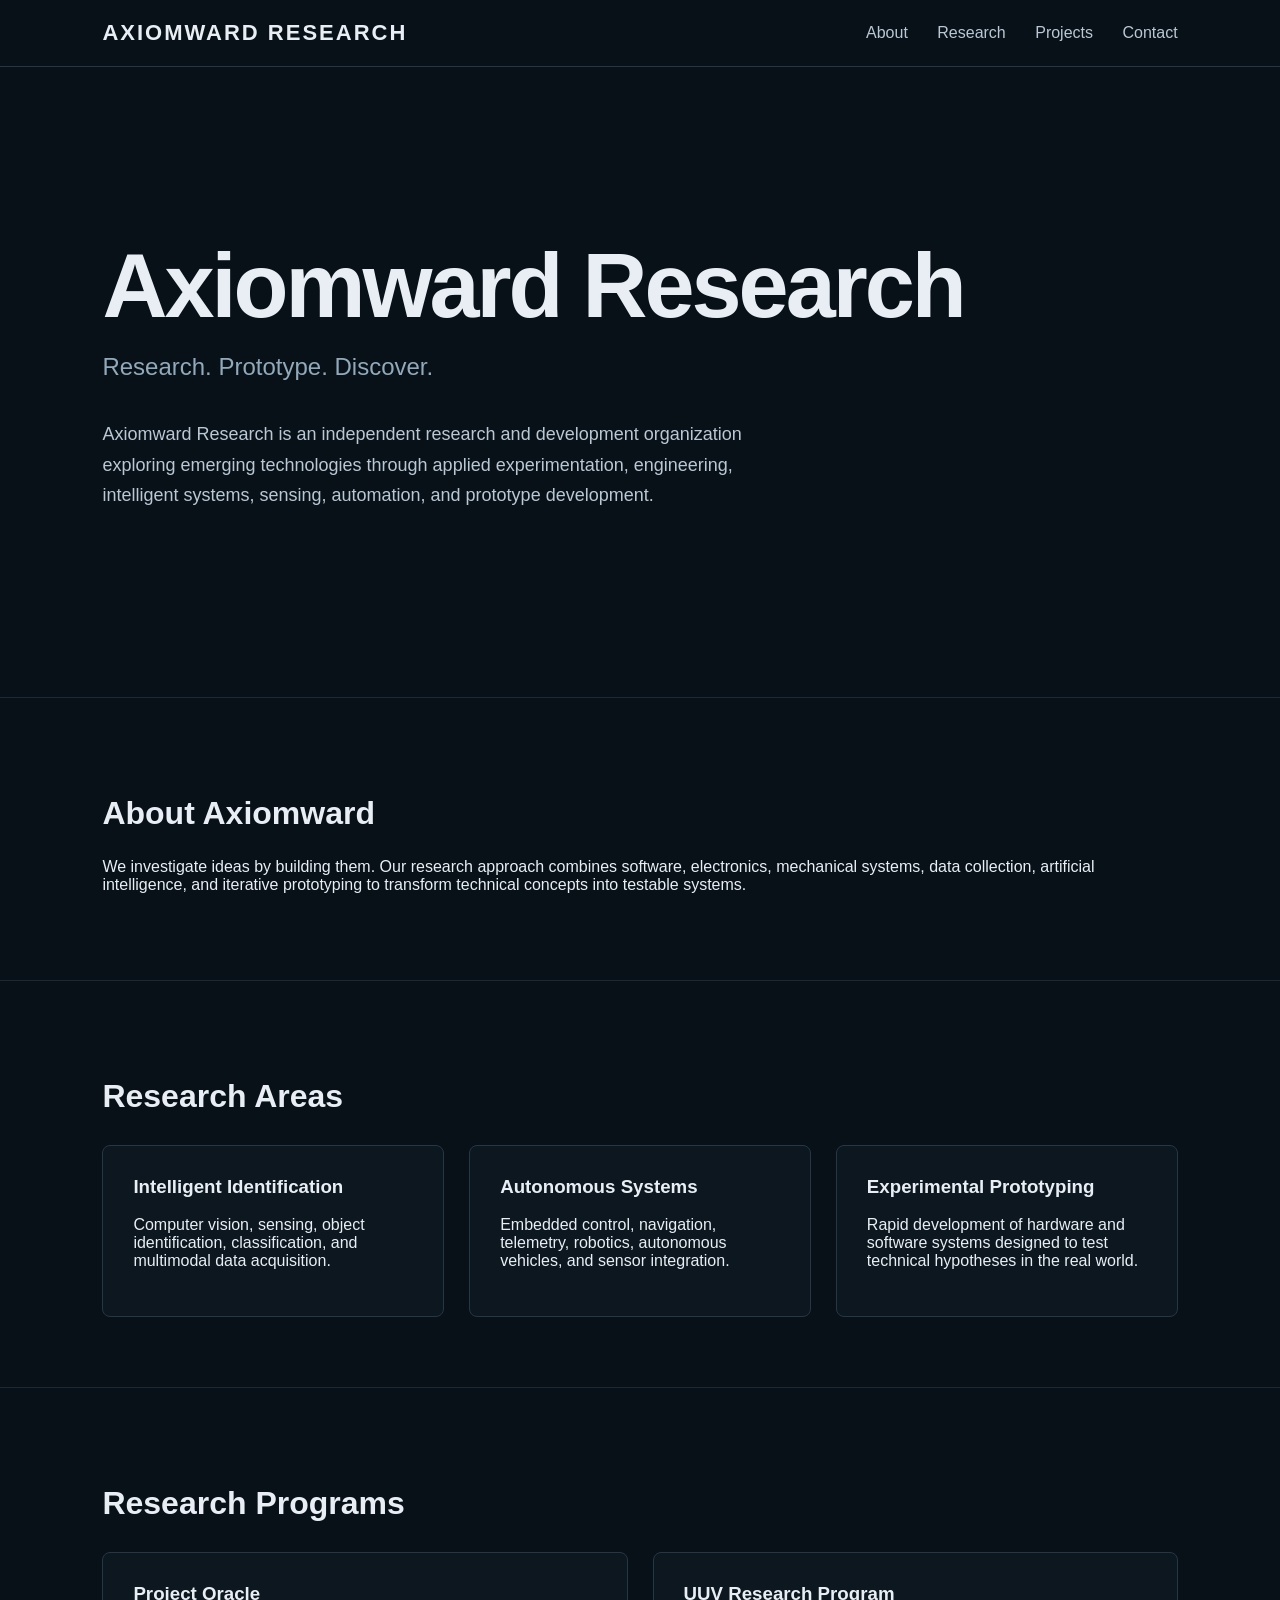
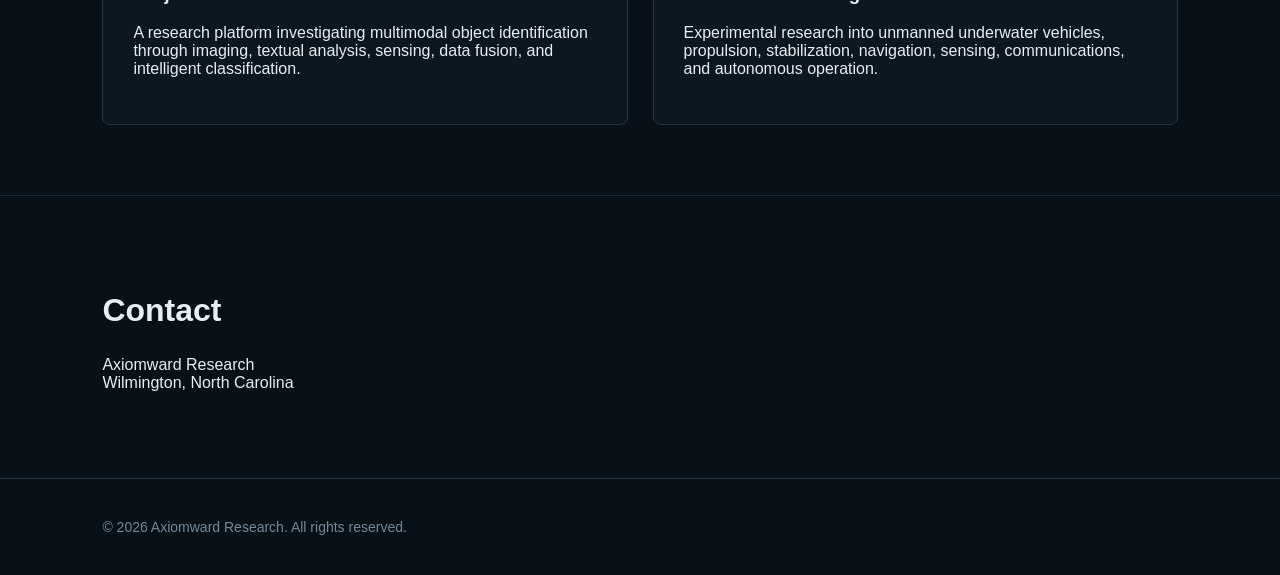
==== index.html @ 72dbbbe7 "Update and rename README.md to index.html" ====
<!DOCTYPE html>
<html lang="en">
<head>
    <meta charset="UTF-8">
    <meta name="viewport" content="width=device-width, initial-scale=1.0">

    <title>Axiomward Research</title>

    <meta name="description"
          content="Axiomward Research develops experimental technologies through applied research, prototyping, sensing, automation, and intelligent systems.">

    <style>
        * {
            box-sizing: border-box;
        }

        body {
            margin: 0;
            font-family: Arial, Helvetica, sans-serif;
            background: #081018;
            color: #e8eef4;
        }

        header {
            padding: 20px 8%;
            border-bottom: 1px solid #253746;
            display: flex;
            justify-content: space-between;
            align-items: center;
        }

        .brand {
            font-size: 22px;
            font-weight: bold;
            letter-spacing: 2px;
        }

        nav a {
            color: #b9c8d4;
            text-decoration: none;
            margin-left: 25px;
        }

        nav a:hover {
            color: white;
        }

        .hero {
            min-height: 70vh;
            padding: 120px 8%;
            display: flex;
            flex-direction: column;
            justify-content: center;
            max-width: 1100px;
        }

        .hero h1 {
            font-size: clamp(48px, 8vw, 90px);
            margin: 0;
            letter-spacing: -3px;
        }

        .hero h2 {
            font-size: 24px;
            font-weight: normal;
            color: #91a9ba;
            margin-top: 15px;
        }

        .hero p {
            max-width: 700px;
            font-size: 18px;
            line-height: 1.7;
            color: #b9c8d4;
        }

        .section {
            padding: 70px 8%;
            border-top: 1px solid #1b2a35;
        }

        .section h2 {
            font-size: 32px;
        }

        .projects {
            display: grid;
            grid-template-columns: repeat(auto-fit, minmax(280px, 1fr));
            gap: 25px;
            margin-top: 30px;
        }

        .project {
            padding: 30px;
            border: 1px solid #253746;
            border-radius: 8px;
            background: #0d1720;
        }

        .project h3 {
            margin-top: 0;
        }

        footer {
            padding: 40px 8%;
            border-top: 1px solid #253746;
            color: #748998;
            font-size: 14px;
        }
    </style>
</head>

<body>

<header>
    <div class="brand">AXIOMWARD RESEARCH</div>

    <nav>
        <a href="#about">About</a>
        <a href="#research">Research</a>
        <a href="#projects">Projects</a>
        <a href="#contact">Contact</a>
    </nav>
</header>

<main>

<section class="hero">

    <h1>Axiomward Research</h1>

    <h2>Research. Prototype. Discover.</h2>

    <p>
        Axiomward Research is an independent research and development
        organization exploring emerging technologies through applied
        experimentation, engineering, intelligent systems, sensing,
        automation, and prototype development.
    </p>

</section>

<section class="section" id="about">

    <h2>About Axiomward</h2>

    <p>
        We investigate ideas by building them. Our research approach
        combines software, electronics, mechanical systems, data
        collection, artificial intelligence, and iterative prototyping
        to transform technical concepts into testable systems.
    </p>

</section>

<section class="section" id="research">

    <h2>Research Areas</h2>

    <div class="projects">

        <div class="project">
            <h3>Intelligent Identification</h3>
            <p>
                Computer vision, sensing, object identification,
                classification, and multimodal data acquisition.
            </p>
        </div>

        <div class="project">
            <h3>Autonomous Systems</h3>
            <p>
                Embedded control, navigation, telemetry, robotics,
                autonomous vehicles, and sensor integration.
            </p>
        </div>

        <div class="project">
            <h3>Experimental Prototyping</h3>
            <p>
                Rapid development of hardware and software systems
                designed to test technical hypotheses in the real world.
            </p>
        </div>

    </div>

</section>

<section class="section" id="projects">

    <h2>Research Programs</h2>

    <div class="projects">

        <div class="project">
            <h3>Project Oracle</h3>
            <p>
                A research platform investigating multimodal object
                identification through imaging, textual analysis,
                sensing, data fusion, and intelligent classification.
            </p>
        </div>

        <div class="project">
            <h3>UUV Research Program</h3>
            <p>
                Experimental research into unmanned underwater vehicles,
                propulsion, stabilization, navigation, sensing,
                communications, and autonomous operation.
            </p>
        </div>

    </div>

</section>

<section class="section" id="contact">

    <h2>Contact</h2>

    <p>
        Axiomward Research<br>
        Wilmington, North Carolina
    </p>

</section>

</main>

<footer>
    © 2026 Axiomward Research. All rights reserved.
</footer>

</body>
</html>
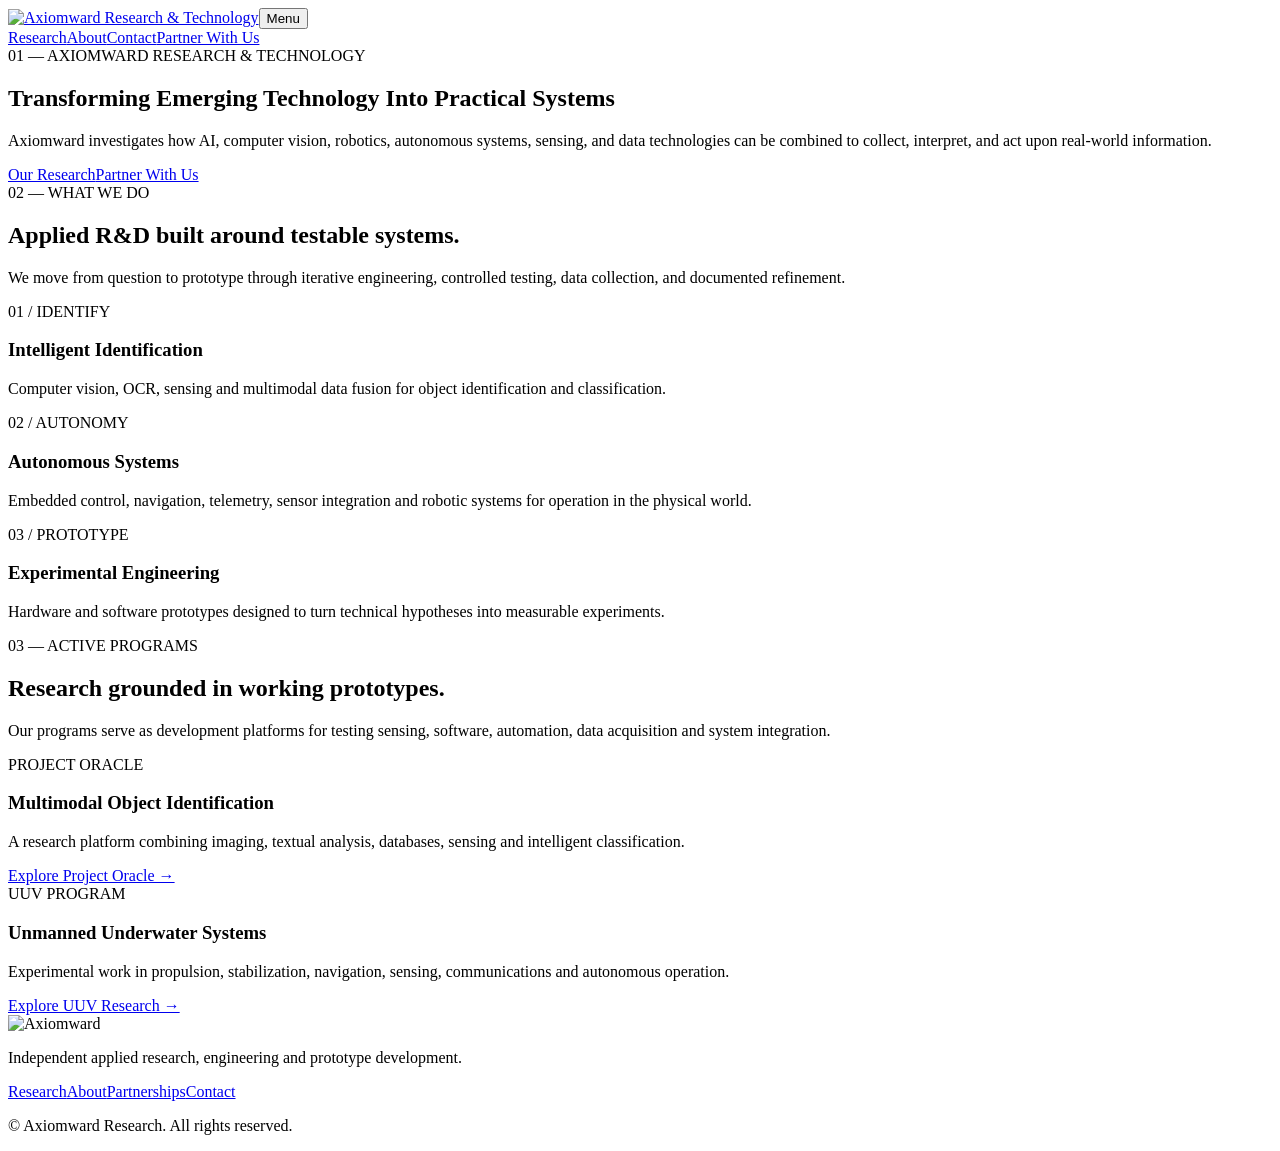
==== commit 901c0ca5: "Add files via upload" ====
--- a/index.html
+++ b/index.html
@@ -1,236 +1 @@
-<!DOCTYPE html>
-<html lang="en">
-<head>
-    <meta charset="UTF-8">
-    <meta name="viewport" content="width=device-width, initial-scale=1.0">
-
-    <title>Axiomward Research</title>
-
-    <meta name="description"
-          content="Axiomward Research develops experimental technologies through applied research, prototyping, sensing, automation, and intelligent systems.">
-
-    <style>
-        * {
-            box-sizing: border-box;
-        }
-
-        body {
-            margin: 0;
-            font-family: Arial, Helvetica, sans-serif;
-            background: #081018;
-            color: #e8eef4;
-        }
-
-        header {
-            padding: 20px 8%;
-            border-bottom: 1px solid #253746;
-            display: flex;
-            justify-content: space-between;
-            align-items: center;
-        }
-
-        .brand {
-            font-size: 22px;
-            font-weight: bold;
-            letter-spacing: 2px;
-        }
-
-        nav a {
-            color: #b9c8d4;
-            text-decoration: none;
-            margin-left: 25px;
-        }
-
-        nav a:hover {
-            color: white;
-        }
-
-        .hero {
-            min-height: 70vh;
-            padding: 120px 8%;
-            display: flex;
-            flex-direction: column;
-            justify-content: center;
-            max-width: 1100px;
-        }
-
-        .hero h1 {
-            font-size: clamp(48px, 8vw, 90px);
-            margin: 0;
-            letter-spacing: -3px;
-        }
-
-        .hero h2 {
-            font-size: 24px;
-            font-weight: normal;
-            color: #91a9ba;
-            margin-top: 15px;
-        }
-
-        .hero p {
-            max-width: 700px;
-            font-size: 18px;
-            line-height: 1.7;
-            color: #b9c8d4;
-        }
-
-        .section {
-            padding: 70px 8%;
-            border-top: 1px solid #1b2a35;
-        }
-
-        .section h2 {
-            font-size: 32px;
-        }
-
-        .projects {
-            display: grid;
-            grid-template-columns: repeat(auto-fit, minmax(280px, 1fr));
-            gap: 25px;
-            margin-top: 30px;
-        }
-
-        .project {
-            padding: 30px;
-            border: 1px solid #253746;
-            border-radius: 8px;
-            background: #0d1720;
-        }
-
-        .project h3 {
-            margin-top: 0;
-        }
-
-        footer {
-            padding: 40px 8%;
-            border-top: 1px solid #253746;
-            color: #748998;
-            font-size: 14px;
-        }
-    </style>
-</head>
-
-<body>
-
-<header>
-    <div class="brand">AXIOMWARD RESEARCH</div>
-
-    <nav>
-        <a href="#about">About</a>
-        <a href="#research">Research</a>
-        <a href="#projects">Projects</a>
-        <a href="#contact">Contact</a>
-    </nav>
-</header>
-
-<main>
-
-<section class="hero">
-
-    <h1>Axiomward Research</h1>
-
-    <h2>Research. Prototype. Discover.</h2>
-
-    <p>
-        Axiomward Research is an independent research and development
-        organization exploring emerging technologies through applied
-        experimentation, engineering, intelligent systems, sensing,
-        automation, and prototype development.
-    </p>
-
-</section>
-
-<section class="section" id="about">
-
-    <h2>About Axiomward</h2>
-
-    <p>
-        We investigate ideas by building them. Our research approach
-        combines software, electronics, mechanical systems, data
-        collection, artificial intelligence, and iterative prototyping
-        to transform technical concepts into testable systems.
-    </p>
-
-</section>
-
-<section class="section" id="research">
-
-    <h2>Research Areas</h2>
-
-    <div class="projects">
-
-        <div class="project">
-            <h3>Intelligent Identification</h3>
-            <p>
-                Computer vision, sensing, object identification,
-                classification, and multimodal data acquisition.
-            </p>
-        </div>
-
-        <div class="project">
-            <h3>Autonomous Systems</h3>
-            <p>
-                Embedded control, navigation, telemetry, robotics,
-                autonomous vehicles, and sensor integration.
-            </p>
-        </div>
-
-        <div class="project">
-            <h3>Experimental Prototyping</h3>
-            <p>
-                Rapid development of hardware and software systems
-                designed to test technical hypotheses in the real world.
-            </p>
-        </div>
-
-    </div>
-
-</section>
-
-<section class="section" id="projects">
-
-    <h2>Research Programs</h2>
-
-    <div class="projects">
-
-        <div class="project">
-            <h3>Project Oracle</h3>
-            <p>
-                A research platform investigating multimodal object
-                identification through imaging, textual analysis,
-                sensing, data fusion, and intelligent classification.
-            </p>
-        </div>
-
-        <div class="project">
-            <h3>UUV Research Program</h3>
-            <p>
-                Experimental research into unmanned underwater vehicles,
-                propulsion, stabilization, navigation, sensing,
-                communications, and autonomous operation.
-            </p>
-        </div>
-
-    </div>
-
-</section>
-
-<section class="section" id="contact">
-
-    <h2>Contact</h2>
-
-    <p>
-        Axiomward Research<br>
-        Wilmington, North Carolina
-    </p>
-
-</section>
-
-</main>
-
-<footer>
-    © 2026 Axiomward Research. All rights reserved.
-</footer>
-
-</body>
-</html>
+<!doctype html><html lang="en"><head><meta charset="utf-8"><meta name="viewport" content="width=device-width,initial-scale=1"><title>Home | Axiomward Research</title><meta name="description" content="Axiomward Research and Technology"><link rel="icon" href="assets/logos/favicon.png"><link rel="stylesheet" href="css/style.css"></head><body><header class="site-header"><nav class="nav"><a href="index.html"><img class="logo" src="assets/logos/axiomward-logo.png" alt="Axiomward Research & Technology"></a><button class="menu" aria-label="Menu">Menu</button><div class="links"><a class="" href="research.html">Research</a><a class="" href="about.html">About</a><a class="" href="contact.html">Contact</a><a class="btn" href="partnerships.html">Partner With Us</a></div></nav></header><main><section class="hero gridbg"><div class="wrap wide"><div class="eyebrow">01 — AXIOMWARD RESEARCH & TECHNOLOGY</div><h1>Transforming Emerging Technology Into Practical Systems</h1><p class="lead">Axiomward investigates how AI, computer vision, robotics, autonomous systems, sensing, and data technologies can be combined to collect, interpret, and act upon real-world information.</p><div class="actions"><a class="btn primary" href="research.html">Our Research</a><a class="btn" href="partnerships.html">Partner With Us</a></div></div></section><section class="section"><div class="wrap wide"><div class="eyebrow">02 — WHAT WE DO</div><h2>Applied R&D built around testable systems.</h2><p class="lead">We move from question to prototype through iterative engineering, controlled testing, data collection, and documented refinement.</p><div class="cards"><article class="card"><span class="num">01 / IDENTIFY</span><h3>Intelligent Identification</h3><p>Computer vision, OCR, sensing and multimodal data fusion for object identification and classification.</p></article><article class="card"><span class="num">02 / AUTONOMY</span><h3>Autonomous Systems</h3><p>Embedded control, navigation, telemetry, sensor integration and robotic systems for operation in the physical world.</p></article><article class="card"><span class="num">03 / PROTOTYPE</span><h3>Experimental Engineering</h3><p>Hardware and software prototypes designed to turn technical hypotheses into measurable experiments.</p></article></div></div></section><section class="section"><div class="wrap wide split"><div><div class="eyebrow">03 — ACTIVE PROGRAMS</div><h2>Research grounded in working prototypes.</h2><p class="muted">Our programs serve as development platforms for testing sensing, software, automation, data acquisition and system integration.</p></div><div class="cards" style="grid-template-columns:1fr"><article class="card"><span class="num">PROJECT ORACLE</span><h3>Multimodal Object Identification</h3><p>A research platform combining imaging, textual analysis, databases, sensing and intelligent classification.</p><a href="projects/oracle.html">Explore Project Oracle →</a></article><article class="card"><span class="num">UUV PROGRAM</span><h3>Unmanned Underwater Systems</h3><p>Experimental work in propulsion, stabilization, navigation, sensing, communications and autonomous operation.</p><a href="projects/uuv.html">Explore UUV Research →</a></article></div></div></section></main><footer class="footer"><div class="footer-inner"><div><img src="assets/logos/axiomward-logo.png" alt="Axiomward"><p class="small">Independent applied research, engineering and prototype development.</p></div><div><a href="research.html">Research</a><a href="about.html">About</a><a href="partnerships.html">Partnerships</a><a href="contact.html">Contact</a><p class="small">© <span data-year></span> Axiomward Research. All rights reserved.</p></div></div></footer><script src="js/main.js"></script></body></html>
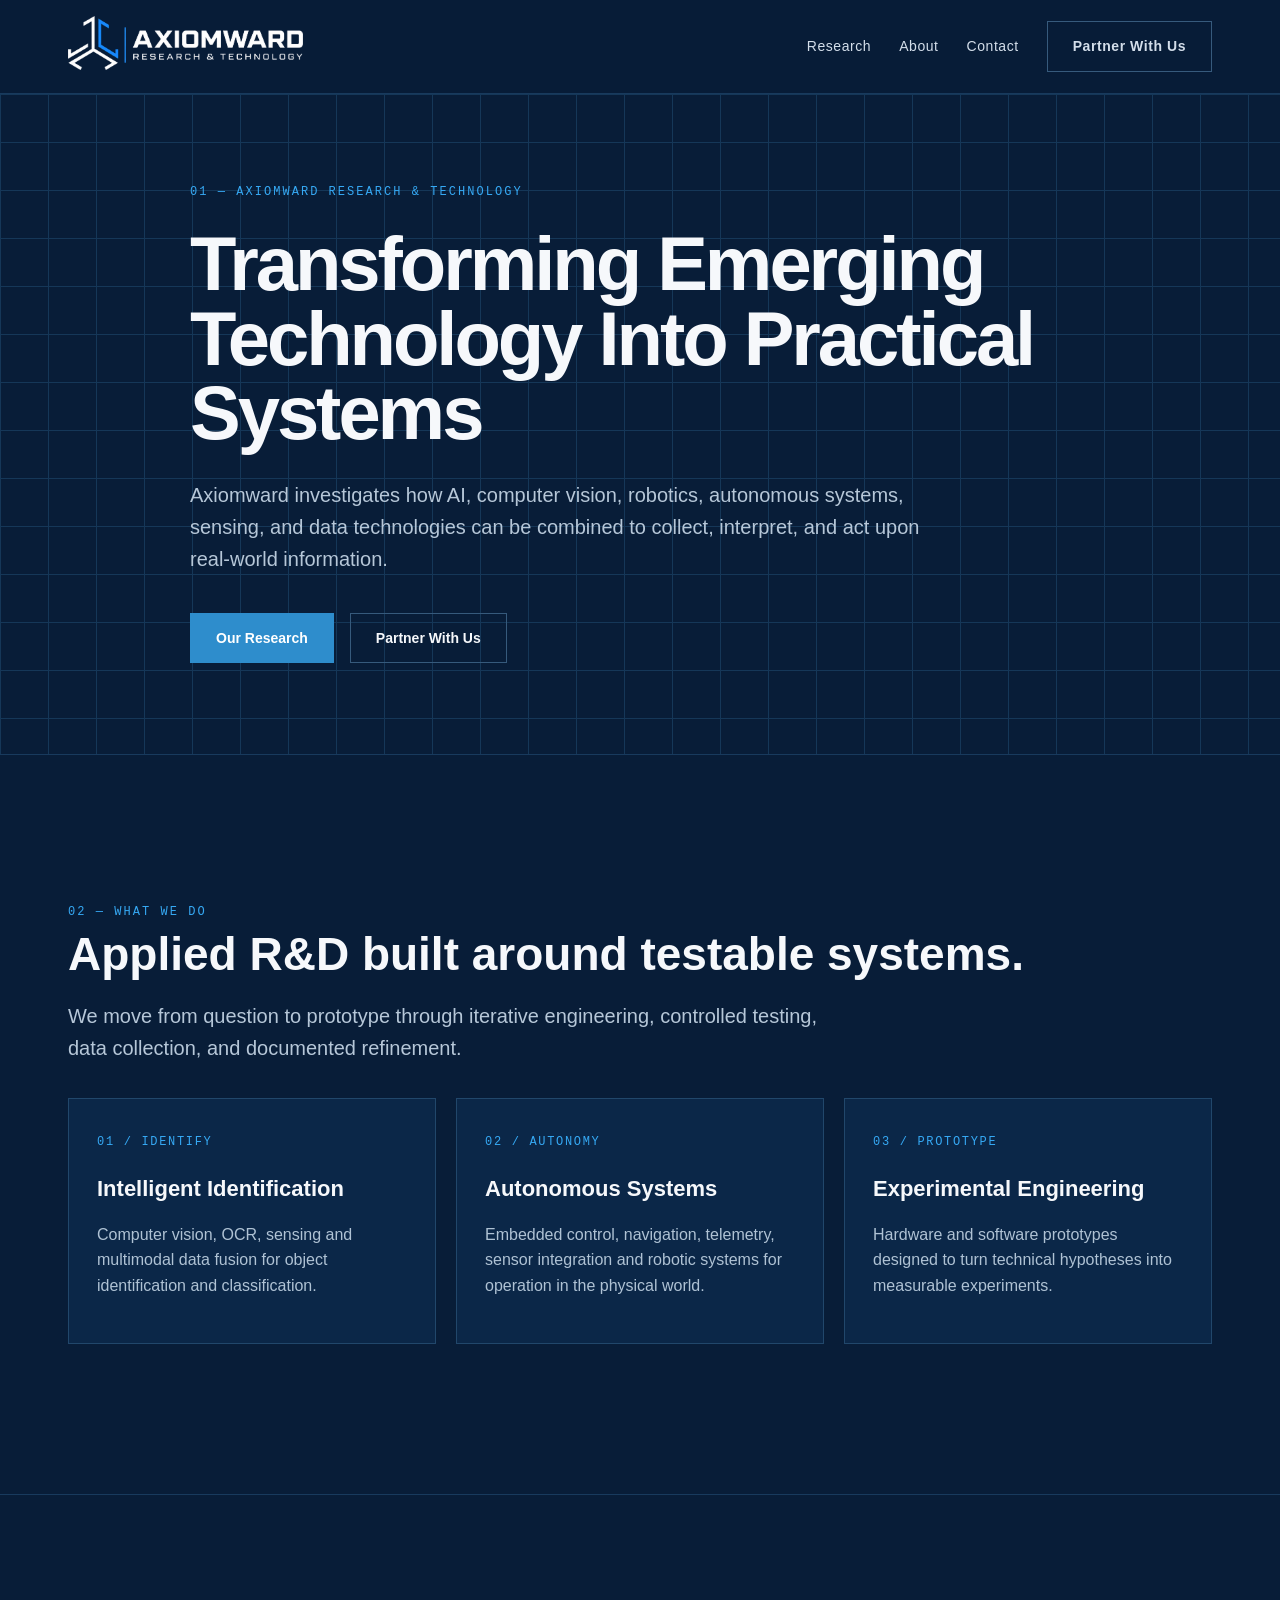
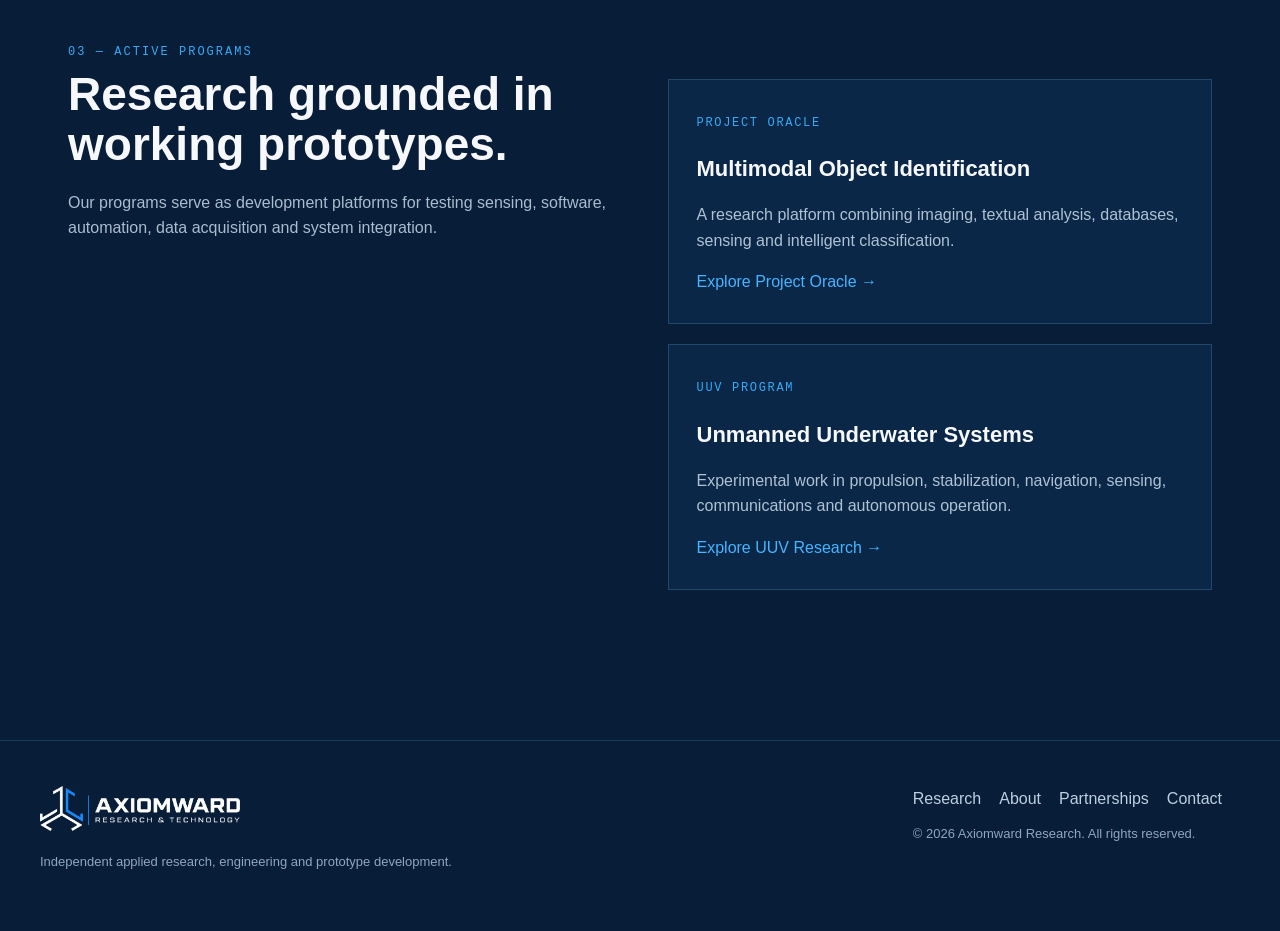
==== commit 81a56ac3: "corrected Axiomward Research Website v1.0 — GitHub Flat Version for" ====
--- a/index.html
+++ b/index.html
@@ -1 +1 @@
-<!doctype html><html lang="en"><head><meta charset="utf-8"><meta name="viewport" content="width=device-width,initial-scale=1"><title>Home | Axiomward Research</title><meta name="description" content="Axiomward Research and Technology"><link rel="icon" href="assets/logos/favicon.png"><link rel="stylesheet" href="css/style.css"></head><body><header class="site-header"><nav class="nav"><a href="index.html"><img class="logo" src="assets/logos/axiomward-logo.png" alt="Axiomward Research & Technology"></a><button class="menu" aria-label="Menu">Menu</button><div class="links"><a class="" href="research.html">Research</a><a class="" href="about.html">About</a><a class="" href="contact.html">Contact</a><a class="btn" href="partnerships.html">Partner With Us</a></div></nav></header><main><section class="hero gridbg"><div class="wrap wide"><div class="eyebrow">01 — AXIOMWARD RESEARCH & TECHNOLOGY</div><h1>Transforming Emerging Technology Into Practical Systems</h1><p class="lead">Axiomward investigates how AI, computer vision, robotics, autonomous systems, sensing, and data technologies can be combined to collect, interpret, and act upon real-world information.</p><div class="actions"><a class="btn primary" href="research.html">Our Research</a><a class="btn" href="partnerships.html">Partner With Us</a></div></div></section><section class="section"><div class="wrap wide"><div class="eyebrow">02 — WHAT WE DO</div><h2>Applied R&D built around testable systems.</h2><p class="lead">We move from question to prototype through iterative engineering, controlled testing, data collection, and documented refinement.</p><div class="cards"><article class="card"><span class="num">01 / IDENTIFY</span><h3>Intelligent Identification</h3><p>Computer vision, OCR, sensing and multimodal data fusion for object identification and classification.</p></article><article class="card"><span class="num">02 / AUTONOMY</span><h3>Autonomous Systems</h3><p>Embedded control, navigation, telemetry, sensor integration and robotic systems for operation in the physical world.</p></article><article class="card"><span class="num">03 / PROTOTYPE</span><h3>Experimental Engineering</h3><p>Hardware and software prototypes designed to turn technical hypotheses into measurable experiments.</p></article></div></div></section><section class="section"><div class="wrap wide split"><div><div class="eyebrow">03 — ACTIVE PROGRAMS</div><h2>Research grounded in working prototypes.</h2><p class="muted">Our programs serve as development platforms for testing sensing, software, automation, data acquisition and system integration.</p></div><div class="cards" style="grid-template-columns:1fr"><article class="card"><span class="num">PROJECT ORACLE</span><h3>Multimodal Object Identification</h3><p>A research platform combining imaging, textual analysis, databases, sensing and intelligent classification.</p><a href="projects/oracle.html">Explore Project Oracle →</a></article><article class="card"><span class="num">UUV PROGRAM</span><h3>Unmanned Underwater Systems</h3><p>Experimental work in propulsion, stabilization, navigation, sensing, communications and autonomous operation.</p><a href="projects/uuv.html">Explore UUV Research →</a></article></div></div></section></main><footer class="footer"><div class="footer-inner"><div><img src="assets/logos/axiomward-logo.png" alt="Axiomward"><p class="small">Independent applied research, engineering and prototype development.</p></div><div><a href="research.html">Research</a><a href="about.html">About</a><a href="partnerships.html">Partnerships</a><a href="contact.html">Contact</a><p class="small">© <span data-year></span> Axiomward Research. All rights reserved.</p></div></div></footer><script src="js/main.js"></script></body></html>+<!doctype html><html lang="en"><head><meta charset="utf-8"><meta name="viewport" content="width=device-width,initial-scale=1"><title>Home | Axiomward Research</title><meta name="description" content="Axiomward Research and Technology"><link rel="icon" href="favicon.png"><link rel="stylesheet" href="style.css"></head><body><header class="site-header"><nav class="nav"><a href="index.html"><img class="logo" src="axiomward-logo.png" alt="Axiomward Research & Technology"></a><button class="menu" aria-label="Menu">Menu</button><div class="links"><a class="" href="research.html">Research</a><a class="" href="about.html">About</a><a class="" href="contact.html">Contact</a><a class="btn" href="partnerships.html">Partner With Us</a></div></nav></header><main><section class="hero gridbg"><div class="wrap wide"><div class="eyebrow">01 — AXIOMWARD RESEARCH & TECHNOLOGY</div><h1>Transforming Emerging Technology Into Practical Systems</h1><p class="lead">Axiomward investigates how AI, computer vision, robotics, autonomous systems, sensing, and data technologies can be combined to collect, interpret, and act upon real-world information.</p><div class="actions"><a class="btn primary" href="research.html">Our Research</a><a class="btn" href="partnerships.html">Partner With Us</a></div></div></section><section class="section"><div class="wrap wide"><div class="eyebrow">02 — WHAT WE DO</div><h2>Applied R&D built around testable systems.</h2><p class="lead">We move from question to prototype through iterative engineering, controlled testing, data collection, and documented refinement.</p><div class="cards"><article class="card"><span class="num">01 / IDENTIFY</span><h3>Intelligent Identification</h3><p>Computer vision, OCR, sensing and multimodal data fusion for object identification and classification.</p></article><article class="card"><span class="num">02 / AUTONOMY</span><h3>Autonomous Systems</h3><p>Embedded control, navigation, telemetry, sensor integration and robotic systems for operation in the physical world.</p></article><article class="card"><span class="num">03 / PROTOTYPE</span><h3>Experimental Engineering</h3><p>Hardware and software prototypes designed to turn technical hypotheses into measurable experiments.</p></article></div></div></section><section class="section"><div class="wrap wide split"><div><div class="eyebrow">03 — ACTIVE PROGRAMS</div><h2>Research grounded in working prototypes.</h2><p class="muted">Our programs serve as development platforms for testing sensing, software, automation, data acquisition and system integration.</p></div><div class="cards" style="grid-template-columns:1fr"><article class="card"><span class="num">PROJECT ORACLE</span><h3>Multimodal Object Identification</h3><p>A research platform combining imaging, textual analysis, databases, sensing and intelligent classification.</p><a href="oracle.html">Explore Project Oracle →</a></article><article class="card"><span class="num">UUV PROGRAM</span><h3>Unmanned Underwater Systems</h3><p>Experimental work in propulsion, stabilization, navigation, sensing, communications and autonomous operation.</p><a href="uuv.html">Explore UUV Research →</a></article></div></div></section></main><footer class="footer"><div class="footer-inner"><div><img src="axiomward-logo.png" alt="Axiomward"><p class="small">Independent applied research, engineering and prototype development.</p></div><div><a href="research.html">Research</a><a href="about.html">About</a><a href="partnerships.html">Partnerships</a><a href="contact.html">Contact</a><p class="small">© <span data-year></span> Axiomward Research. All rights reserved.</p></div></div></footer><script src="main.js"></script></body></html>
--- a/style.css
+++ b/style.css
@@ -0,0 +1 @@
+*{box-sizing:border-box}html{scroll-behavior:smooth}body{margin:0;background:#081d38;color:#f6f8fb;font-family:Inter,Arial,Helvetica,sans-serif;line-height:1.6}a{color:inherit}.site-header{position:sticky;top:0;z-index:20;background:rgba(8,29,56,.96);border-bottom:1px solid #183a5d}.nav{max-width:1200px;margin:auto;padding:16px 28px;display:flex;align-items:center;justify-content:space-between;gap:30px}.logo{width:235px;max-width:55vw}.links{display:flex;align-items:center;gap:28px}.links a{text-decoration:none;color:#d3deea;font-size:14px;letter-spacing:.04em}.links a:hover,.links a.active{color:#3da9f5}.btn{display:inline-block;text-decoration:none;padding:13px 25px;border:1px solid #365a7c;font-weight:700;font-size:14px}.btn.primary{background:#2e8dcc;border-color:#2e8dcc;color:white}.btn:hover{filter:brightness(1.12)}.menu{display:none;background:none;border:1px solid #365a7c;color:white;padding:8px 11px}.gridbg{background-image:linear-gradient(#153758 1px,transparent 1px),linear-gradient(90deg,#153758 1px,transparent 1px);background-size:48px 48px}.hero{min-height:660px;display:flex;align-items:center}.wrap{max-width:960px;margin:auto;padding:72px 28px}.wide{max-width:1200px}.eyebrow{color:#36a9f4;text-transform:uppercase;letter-spacing:.17em;font:12px monospace}.hero h1,.page-hero h1{font-size:clamp(48px,7vw,76px);line-height:.98;letter-spacing:-.04em;max-width:900px;margin:28px 0}.lead{font-size:20px;color:#b6c7d8;max-width:760px}.actions{display:flex;gap:16px;flex-wrap:wrap;margin-top:38px}.section{padding:78px 0;border-top:1px solid #183a5d}.section h2{font-size:clamp(30px,4vw,46px);line-height:1.1;margin:10px 0 20px}.muted{color:#a9bdcf}.cards{display:grid;grid-template-columns:repeat(3,1fr);gap:20px;margin-top:34px}.card{background:#0b2748;border:1px solid #21476b;padding:28px;min-height:210px}.card .num{font:12px monospace;color:#36a9f4;letter-spacing:.14em}.card h3{font-size:22px;margin:18px 0 10px}.card p{color:#afc2d4}.card a{color:#47b4ff;text-decoration:none}.split{display:grid;grid-template-columns:1fr 1fr;gap:55px;align-items:start}.statbar{display:grid;grid-template-columns:repeat(4,1fr);border:1px solid #21476b;margin-top:35px}.stat{padding:22px;border-right:1px solid #21476b}.stat:last-child{border-right:0}.stat strong{display:block;font-size:25px}.stat span{color:#9eb5c9;font-size:13px}.page-hero{padding:100px 0 70px}.timeline{border-left:1px solid #2d6a99;margin:35px 0 0 8px}.step{padding:0 0 34px 28px;position:relative}.step:before{content:'';width:9px;height:9px;background:#36a9f4;position:absolute;left:-5px;top:8px}.step h3{margin:0 0 7px}.notice{border:1px solid #2c638e;background:#0b2748;padding:22px;margin-top:28px}.footer{border-top:1px solid #183a5d;padding:45px 28px;color:#8ea7bc}.footer-inner{max-width:1200px;margin:auto;display:flex;justify-content:space-between;gap:30px;flex-wrap:wrap}.footer img{width:200px}.footer a{color:#bcd0e1;text-decoration:none;margin-right:18px}.project-tag{display:inline-block;border:1px solid #2b628f;padding:6px 10px;font:12px monospace;color:#5dbaff;margin:4px}.contact-grid{display:grid;grid-template-columns:1fr 1fr;gap:25px}.field{border:1px solid #21476b;padding:18px;background:#0b2748}.field strong{display:block;color:#42aff8;margin-bottom:5px}.small{font-size:13px;color:#8ea7bc}@media(max-width:800px){.links{display:none;position:absolute;left:0;right:0;top:73px;background:#081d38;padding:25px;flex-direction:column;align-items:flex-start;border-bottom:1px solid #21476b}.links.open{display:flex}.menu{display:block}.cards,.split,.contact-grid{grid-template-columns:1fr}.statbar{grid-template-columns:1fr 1fr}.stat:nth-child(2){border-right:0}.hero{min-height:560px}.hero h1,.page-hero h1{font-size:46px}.wrap{padding:58px 24px}}
